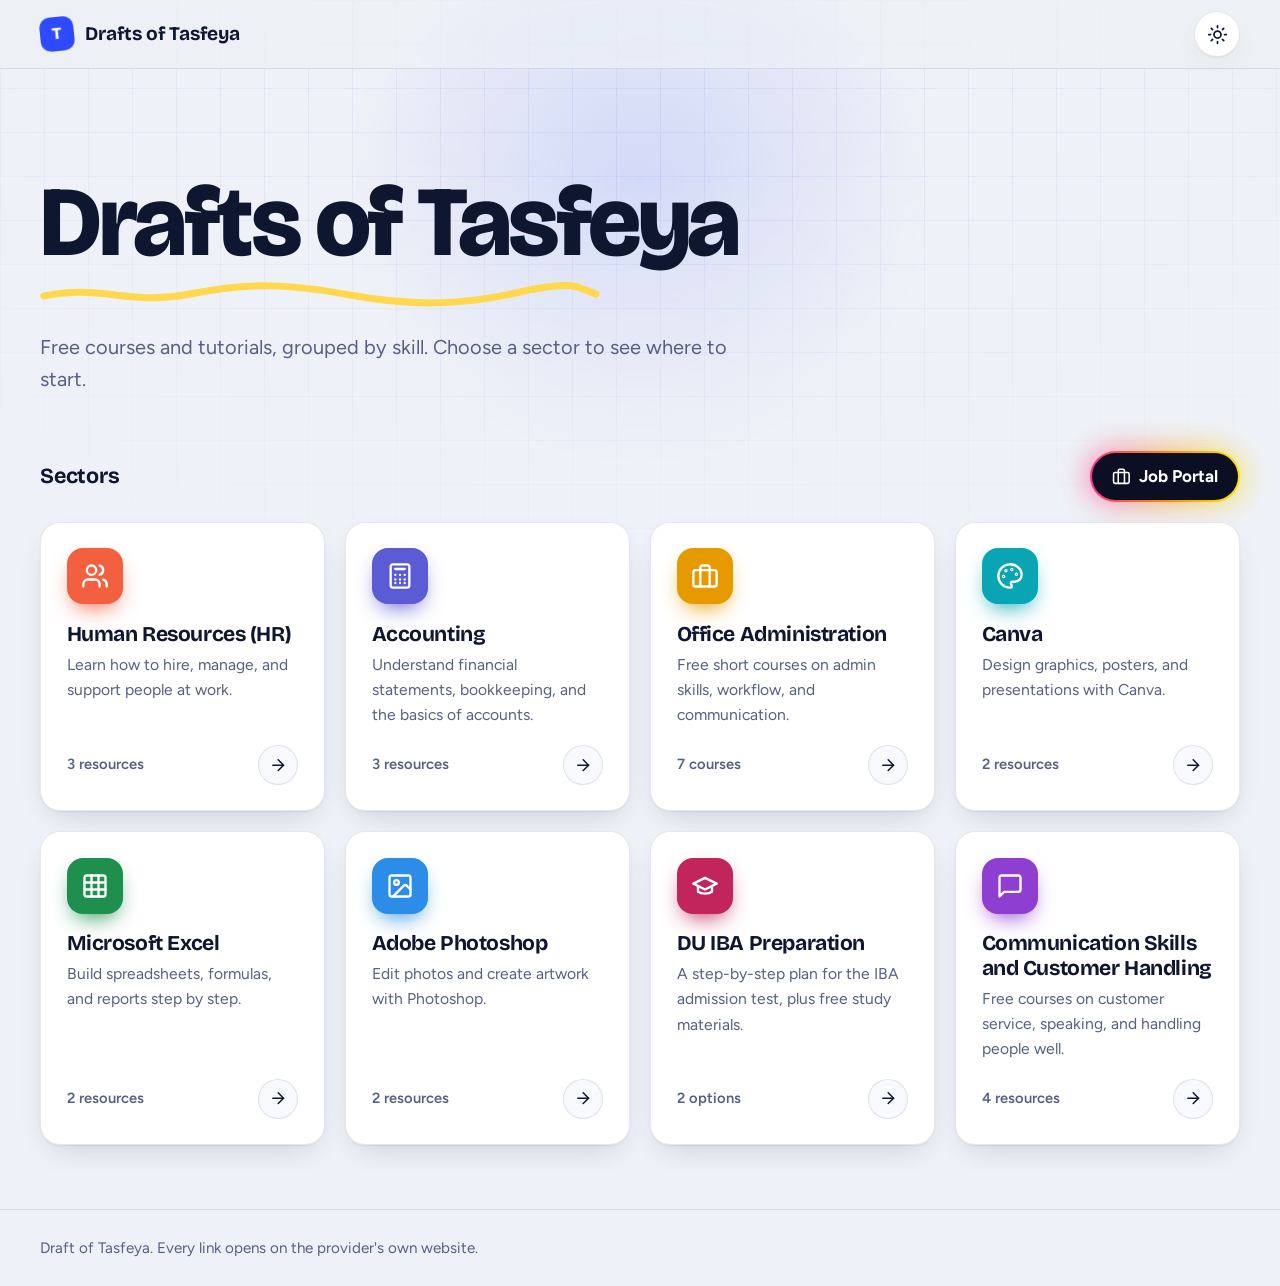
==== tasfeya/index.html @ d4bd3abc "Update title and headings to plural form" ====
<!DOCTYPE html>
<html lang="en" data-theme="light">
<head>
<meta charset="utf-8">
<meta name="viewport" content="width=device-width, initial-scale=1, viewport-fit=cover">
<title>Drafts of Tasfeya</title>
<meta name="description" content="Free courses and tutorials for HR, accounting, office administration, Canva, Excel, and Photoshop.">
<meta name="theme-color" content="#eef1f7" media="(prefers-color-scheme: light)">
<meta name="theme-color" content="#0a0e1f" media="(prefers-color-scheme: dark)">
<link rel="icon" href="data:image/svg+xml,%3Csvg xmlns='http://www.w3.org/2000/svg' viewBox='0 0 32 32'%3E%3Crect width='32' height='32' rx='9' fill='%232f4bff'/%3E%3Ctext x='16' y='23' font-family='Arial' font-weight='800' font-size='20' text-anchor='middle' fill='white'%3ET%3C/text%3E%3C/svg%3E">
<link rel="preconnect" href="https://fonts.googleapis.com">
<link rel="preconnect" href="https://fonts.gstatic.com" crossorigin>
<link href="https://fonts.googleapis.com/css2?family=Bricolage+Grotesque:opsz,wght@12..96,500;12..96,600;12..96,700;12..96,800&family=Figtree:wght@400;500;600;700&display=swap" rel="stylesheet">
<script>
(function(){var t;try{t=localStorage.getItem('tasfeya-theme')}catch(e){}
if(!t)t=window.matchMedia('(prefers-color-scheme: dark)').matches?'dark':'light';
document.documentElement.setAttribute('data-theme',t);})();
</script>
<link rel="stylesheet" href="css/style.css">
</head>
<body>
<div class="bg" aria-hidden="true"></div>
<header class="site-header">
  <div class="wrap bar">
    <a class="brand" href="index.html" aria-label="Drafts of Tasfeya home"><span class="brand-mark">T</span><span>Drafts of Tasfeya</span></a>
    <button class="theme-toggle" type="button" aria-label="Switch color mode"><svg class="icon sun" viewBox="0 0 24 24" aria-hidden="true"><circle cx="12" cy="12" r="4"/><path d="M12 2v2M12 20v2M4.93 4.93l1.41 1.41M17.66 17.66l1.41 1.41M2 12h2M20 12h2M4.93 19.07l1.41-1.41M17.66 6.34l1.41-1.41"/></svg><svg class="icon moon" viewBox="0 0 24 24" aria-hidden="true"><path d="M12 3a6 6 0 0 0 9 9 9 9 0 1 1-9-9Z"/></svg></button>
  </div>
</header>
<main>
  <section class="hero wrap">
    <h1>Drafts of Tasfeya</h1>
    <svg class="squiggle" viewBox="0 0 560 24" preserveAspectRatio="none" aria-hidden="true"><path d="M4 14 C 60 2, 90 24, 150 12 S 250 2, 310 13 S 420 24, 480 10 S 540 8, 556 12"/></svg>
    <p class="lead">Free courses and tutorials, grouped by skill. Choose a sector to see where to start.</p>
  </section>
  <section class="wrap" aria-labelledby="sectors-h">
    <div class="section-head"><h2 class="section-title" id="sectors-h">Sectors</h2><a class="jobs-btn" href="job.html"><span class="jobs-btn-inner"><svg class="icon" viewBox="0 0 24 24" aria-hidden="true"><rect x="2" y="7" width="20" height="14" rx="2"/><path d="M16 21V5a2 2 0 0 0-2-2h-4a2 2 0 0 0-2 2v16"/></svg><span>Job Portal</span></span></a></div>
    <div class="sectors">
      <a class="sector" href="hr.html" style="--c:#f2603f;--i:0">
        <span class="tile"><svg class="icon" viewBox="0 0 24 24" aria-hidden="true"><path d="M16 21v-2a4 4 0 0 0-4-4H6a4 4 0 0 0-4 4v2"/><circle cx="9" cy="7" r="4"/><path d="M22 21v-2a4 4 0 0 0-3-3.87"/><path d="M16 3.13a4 4 0 0 1 0 7.75"/></svg></span>
        <div><h3>Human Resources (HR)</h3><p>Learn how to hire, manage, and support people at work.</p></div>
        <div class="sector-foot"><span>3 resources</span><span class="go"><svg class="icon" viewBox="0 0 24 24" aria-hidden="true"><path d="M5 12h14"/><path d="m12 5 7 7-7 7"/></svg></span></div>
      </a>
      <a class="sector" href="acc.html" style="--c:#5b5bd6;--i:1">
        <span class="tile"><svg class="icon" viewBox="0 0 24 24" aria-hidden="true"><rect x="4" y="2" width="16" height="20" rx="2"/><path d="M8 6h8"/><path d="M8 11h.01M12 11h.01M16 11h.01M8 15h.01M12 15h.01M16 15h.01M8 18h.01M12 18h.01M16 18h.01"/></svg></span>
        <div><h3>Accounting</h3><p>Understand financial statements, bookkeeping, and the basics of accounts.</p></div>
        <div class="sector-foot"><span>3 resources</span><span class="go"><svg class="icon" viewBox="0 0 24 24" aria-hidden="true"><path d="M5 12h14"/><path d="m12 5 7 7-7 7"/></svg></span></div>
      </a>
      <a class="sector" href="ofad.html" style="--c:#e69a00;--i:2">
        <span class="tile"><svg class="icon" viewBox="0 0 24 24" aria-hidden="true"><rect x="2" y="7" width="20" height="14" rx="2"/><path d="M16 21V5a2 2 0 0 0-2-2h-4a2 2 0 0 0-2 2v16"/></svg></span>
        <div><h3>Office Administration</h3><p>Free short courses on admin skills, workflow, and communication.</p></div>
        <div class="sector-foot"><span>7 courses</span><span class="go"><svg class="icon" viewBox="0 0 24 24" aria-hidden="true"><path d="M5 12h14"/><path d="m12 5 7 7-7 7"/></svg></span></div>
      </a>
      <a class="sector" href="canva.html" style="--c:#0aa5b5;--i:3">
        <span class="tile"><svg class="icon" viewBox="0 0 24 24" aria-hidden="true"><circle cx="13.5" cy="6.5" r=".5"/><circle cx="17.5" cy="10.5" r=".5"/><circle cx="8.5" cy="7.5" r=".5"/><circle cx="6.5" cy="12.5" r=".5"/><path d="M12 2C6.5 2 2 6.5 2 12s4.5 10 10 10c.93 0 1.5-.67 1.5-1.5 0-.39-.15-.74-.39-1.04-.23-.29-.38-.63-.38-1.04 0-.83.67-1.5 1.5-1.5H16c3.31 0 6-2.69 6-6 0-4.96-4.5-9-10-9z"/></svg></span>
        <div><h3>Canva</h3><p>Design graphics, posters, and presentations with Canva.</p></div>
        <div class="sector-foot"><span>2 resources</span><span class="go"><svg class="icon" viewBox="0 0 24 24" aria-hidden="true"><path d="M5 12h14"/><path d="m12 5 7 7-7 7"/></svg></span></div>
      </a>
      <a class="sector" href="msx.html" style="--c:#1f8f4e;--i:4">
        <span class="tile"><svg class="icon" viewBox="0 0 24 24" aria-hidden="true"><rect x="3" y="3" width="18" height="18" rx="2"/><path d="M3 9h18M3 15h18M9 3v18M15 3v18"/></svg></span>
        <div><h3>Microsoft Excel</h3><p>Build spreadsheets, formulas, and reports step by step.</p></div>
        <div class="sector-foot"><span>2 resources</span><span class="go"><svg class="icon" viewBox="0 0 24 24" aria-hidden="true"><path d="M5 12h14"/><path d="m12 5 7 7-7 7"/></svg></span></div>
      </a>
      <a class="sector" href="adobe.html" style="--c:#2b8de8;--i:5">
        <span class="tile"><svg class="icon" viewBox="0 0 24 24" aria-hidden="true"><rect x="3" y="3" width="18" height="18" rx="2"/><circle cx="9" cy="9" r="2"/><path d="m21 15-3.09-3.09a2 2 0 0 0-2.82 0L6 21"/></svg></span>
        <div><h3>Adobe Photoshop</h3><p>Edit photos and create artwork with Photoshop.</p></div>
        <div class="sector-foot"><span>2 resources</span><span class="go"><svg class="icon" viewBox="0 0 24 24" aria-hidden="true"><path d="M5 12h14"/><path d="m12 5 7 7-7 7"/></svg></span></div>
      </a>
      <a class="sector" href="iba.html" style="--c:#c2255c;--i:6">
        <span class="tile"><svg class="icon" viewBox="0 0 24 24" aria-hidden="true"><path d="M22 10 12 5 2 10l10 5 10-5Z"/><path d="M6 12v5c3 2 9 2 12 0v-5"/></svg></span>
        <div><h3>DU IBA Preparation</h3><p>A step-by-step plan for the IBA admission test, plus free study materials.</p></div>
        <div class="sector-foot"><span>2 options</span><span class="go"><svg class="icon" viewBox="0 0 24 24" aria-hidden="true"><path d="M5 12h14"/><path d="m12 5 7 7-7 7"/></svg></span></div>
      </a>
      <a class="sector" href="csch.html" style="--c:#8e3fd1;--i:7">
        <span class="tile"><svg class="icon" viewBox="0 0 24 24" aria-hidden="true"><path d="M21 15a2 2 0 0 1-2 2H7l-4 4V5a2 2 0 0 1 2-2h14a2 2 0 0 1 2 2z"/></svg></span>
        <div><h3>Communication Skills and Customer Handling</h3><p>Free courses on customer service, speaking, and handling people well.</p></div>
        <div class="sector-foot"><span>4 resources</span><span class="go"><svg class="icon" viewBox="0 0 24 24" aria-hidden="true"><path d="M5 12h14"/><path d="m12 5 7 7-7 7"/></svg></span></div>
      </a>
    </div>
  </section>
</main>
<footer class="site-footer"><div class="wrap">Draft of Tasfeya. Every link opens on the provider's own website.</div></footer>
<script src="js/main.js"></script>
</body>
</html>
---- tasfeya/css/style.css ----
/* Draft of Tasfeya — shared styles */
:root{
  --bg:#eef1f7; --bg-2:#e4e9f3; --surface:#ffffff; --surface-2:#f7f9fd;
  --text:#0f1730; --muted:#566080; --line:rgba(15,23,48,.10); --grid:rgba(47,75,255,.07);
  --accent:#2f4bff; --accent-ink:#ffffff; --mark:#ffd84d;
  --shadow:0 1px 2px rgba(15,23,48,.06),0 12px 32px -14px rgba(15,23,48,.22);
  --shadow-hover:0 2px 4px rgba(15,23,48,.08),0 26px 50px -18px rgba(15,23,48,.34);
  --glow:rgba(47,75,255,.14);
  --radius:20px; --gap:1.25rem; --maxw:1200px;
  --t0:#f2603f; --t1:#5b5bd6; --t2:#e69a00; --t3:#0aa5b5; --t4:#1f8f4e; --t5:#c2255c;
  --font-display:"Bricolage Grotesque","Segoe UI",system-ui,sans-serif;
  --font-body:"Figtree","Segoe UI",system-ui,-apple-system,sans-serif;
  color-scheme:light;
}
:root[data-theme="dark"]{
  --bg:#0a0e1f; --bg-2:#0f1530; --surface:#121936; --surface-2:#0e1430;
  --text:#e9edfb; --muted:#97a0c4; --line:rgba(190,205,255,.12); --grid:rgba(125,140,255,.09);
  --accent:#8b98ff; --accent-ink:#0a0e1f; --mark:#ffd84d;
  --shadow:0 1px 2px rgba(0,0,0,.4),0 14px 34px -14px rgba(0,0,0,.7);
  --shadow-hover:0 2px 4px rgba(0,0,0,.5),0 28px 54px -16px rgba(0,0,0,.85);
  --glow:rgba(139,152,255,.18);
  color-scheme:dark;
}
*,*::before,*::after{box-sizing:border-box}
html{-webkit-text-size-adjust:100%;scroll-behavior:smooth}
body{
  margin:0;min-height:100vh;display:flex;flex-direction:column;
  font-family:var(--font-body);font-size:1.0625rem;line-height:1.6;color:var(--text);
  background:var(--bg);overflow-x:hidden;
  transition:background-color .45s ease,color .45s ease;
  animation:pageIn .5s ease both;
}
body.leaving{animation:pageOut .22s ease forwards}
@keyframes pageIn{from{opacity:0}to{opacity:1}}
@keyframes pageOut{to{opacity:0;transform:translateY(-6px)}}

/* Drafting-paper background with a pointer spotlight */
.bg{position:fixed;inset:0;z-index:-1;pointer-events:none;
  background-image:
    linear-gradient(var(--grid) 1px,transparent 1px),
    linear-gradient(90deg,var(--grid) 1px,transparent 1px);
  background-size:44px 44px;
  -webkit-mask-image:radial-gradient(ellipse 80% 70% at 50% 0%,#000 30%,transparent 100%);
          mask-image:radial-gradient(ellipse 80% 70% at 50% 0%,#000 30%,transparent 100%);
}
.bg::after{content:"";position:absolute;inset:0;
  background:radial-gradient(420px circle at var(--px,50%) var(--py,20%),var(--glow),transparent 70%);
  transition:opacity .4s}

a{color:inherit;text-decoration:none}
:focus-visible{outline:3px solid var(--accent);outline-offset:3px;border-radius:10px}
.wrap{width:min(100% - 2.5rem,var(--maxw));margin-inline:auto}

/* Header */
.site-header{position:sticky;top:0;z-index:20;
  background:color-mix(in srgb,var(--bg) 78%,transparent);
  -webkit-backdrop-filter:blur(14px) saturate(1.3);backdrop-filter:blur(14px) saturate(1.3);
  border-bottom:1px solid var(--line)}
.bar{display:flex;align-items:center;justify-content:space-between;gap:1rem;min-height:68px}
.brand{display:flex;align-items:center;gap:.7rem;font-family:var(--font-display);font-weight:700;font-size:1.2rem;letter-spacing:-.01em}
.brand-mark{width:34px;height:34px;border-radius:10px;display:grid;place-items:center;
  background:var(--accent);color:var(--accent-ink);font-weight:800;font-size:1.05rem;
  transform:rotate(-6deg);transition:transform .35s cubic-bezier(.3,1.6,.5,1)}
.brand:hover .brand-mark{transform:rotate(6deg) scale(1.06)}
.icon{width:1.25em;height:1.25em;fill:none;stroke:currentColor;stroke-width:2;stroke-linecap:round;stroke-linejoin:round;flex:none}

.theme-toggle{position:relative;width:46px;height:46px;border-radius:50%;border:1px solid var(--line);
  background:var(--surface);color:var(--text);cursor:pointer;display:grid;place-items:center;
  box-shadow:var(--shadow);transition:transform .3s,background-color .3s}
.theme-toggle:hover{transform:rotate(18deg) scale(1.06)}
.theme-toggle .icon{position:absolute;width:21px;height:21px;transition:transform .5s cubic-bezier(.3,1.4,.5,1),opacity .3s}
.theme-toggle .moon{opacity:0;transform:rotate(-90deg) scale(.4)}
:root[data-theme="dark"] .theme-toggle .sun{opacity:0;transform:rotate(90deg) scale(.4)}
:root[data-theme="dark"] .theme-toggle .moon{opacity:1;transform:none}

/* Hero */
.hero{padding:clamp(3rem,9vw,6.5rem) 0 clamp(2rem,5vw,3.5rem)}
.hero h1,.page-hero h1{font-family:var(--font-display);font-weight:800;letter-spacing:-.035em;line-height:1;margin:0}
.hero h1{font-size:clamp(2.8rem,9.5vw,6.2rem);animation:rise .8s cubic-bezier(.2,.8,.2,1) both}
.squiggle{display:block;width:min(100%,560px);height:auto;margin-top:.6rem;overflow:visible}
.squiggle path{fill:none;stroke:var(--mark);stroke-width:7;stroke-linecap:round;stroke-dasharray:640;stroke-dashoffset:640;
  animation:draw 1.1s .5s cubic-bezier(.6,.1,.2,1) forwards}
@keyframes draw{to{stroke-dashoffset:0}}
.lead{max-width:56ch;color:var(--muted);font-size:clamp(1.05rem,2.4vw,1.25rem);margin:1.6rem 0 0;animation:rise .8s .15s cubic-bezier(.2,.8,.2,1) both}
@keyframes rise{from{opacity:0;transform:translateY(22px)}to{opacity:1;transform:none}}

/* Dashboard */
main{flex:1}
.section-title{font-family:var(--font-display);font-size:1.35rem;font-weight:700;letter-spacing:-.01em;margin:0 0 1.25rem}
.sectors{display:flex;flex-wrap:wrap;gap:var(--gap);padding-bottom:4rem}
.sector{--c:var(--accent);position:relative;isolation:isolate;overflow:hidden;
  flex:1 1 calc((100% - 3 * var(--gap)) / 4);min-width:0;
  display:flex;flex-direction:column;gap:1.1rem;padding:1.6rem;min-height:230px;
  background:var(--surface);border:1px solid var(--line);border-radius:var(--radius);box-shadow:var(--shadow);
  transform:perspective(900px) rotateX(var(--rx,0deg)) rotateY(var(--ry,0deg));
  transition:transform .25s ease,box-shadow .3s ease,border-color .3s ease,background-color .45s;
  animation:rise .7s calc(.35s + var(--i) * 70ms) cubic-bezier(.2,.8,.2,1) both}
.sector::before{content:"";position:absolute;inset:0;z-index:-1;opacity:0;transition:opacity .3s;
  background:radial-gradient(320px circle at var(--mx,50%) var(--my,50%),color-mix(in srgb,var(--c) 22%,transparent),transparent 70%)}
.sector:hover{box-shadow:var(--shadow-hover);border-color:color-mix(in srgb,var(--c) 55%,var(--line))}
.sector:hover::before{opacity:1}
.tile{width:56px;height:56px;border-radius:16px;display:grid;place-items:center;color:#fff;background:var(--c);
  box-shadow:0 10px 22px -8px var(--c);transition:transform .4s cubic-bezier(.3,1.6,.5,1)}
.tile .icon{width:28px;height:28px}
.sector:hover .tile{transform:rotate(-8deg) scale(1.1)}
.sector h3{font-family:var(--font-display);font-size:1.32rem;line-height:1.15;letter-spacing:-.02em;margin:0}
.sector p{margin:.35rem 0 0;color:var(--muted);font-size:.98rem}
.sector-foot{margin-top:auto;display:flex;align-items:center;justify-content:space-between;font-size:.92rem;font-weight:600;color:var(--muted)}
.go{width:40px;height:40px;border-radius:50%;display:grid;place-items:center;border:1px solid var(--line);
  background:var(--surface-2);color:var(--text);transition:background-color .3s,color .3s,transform .3s}
.sector:hover .go{background:var(--c);color:#fff;transform:translateX(4px)}

/* Sub pages */
.back{display:inline-flex;align-items:center;gap:.5rem;font-weight:600;color:var(--muted);padding:.5rem .9rem .5rem .6rem;border-radius:999px;
  border:1px solid var(--line);background:var(--surface);transition:color .2s,transform .2s,border-color .2s;margin-top:1.8rem}
.back:hover{color:var(--text);transform:translateX(-3px);border-color:var(--accent)}
.page-hero{--c:var(--accent);padding:2.2rem 0 2rem;display:flex;align-items:center;gap:1.4rem;animation:rise .7s cubic-bezier(.2,.8,.2,1) both}
.page-hero .tile{width:72px;height:72px;border-radius:22px}
.page-hero .tile .icon{width:36px;height:36px}
.page-hero h1{font-size:clamp(2rem,6vw,3.6rem)}
.page-hero p{margin:.6rem 0 0;color:var(--muted);max-width:52ch}
.resources{display:flex;flex-direction:column;gap:1rem;padding-bottom:4rem;--c:var(--accent)}
.resource{display:flex;align-items:center;gap:1.2rem;padding:1.3rem 1.5rem;background:var(--surface);
  border:1px solid var(--line);border-radius:var(--radius);box-shadow:var(--shadow);position:relative;overflow:hidden;
  transition:transform .3s cubic-bezier(.2,.8,.2,1),box-shadow .3s,border-color .3s,background-color .45s;
  animation:rise .6s calc(.15s + var(--i) * 80ms) cubic-bezier(.2,.8,.2,1) both}
.resource::before{content:"";position:absolute;left:0;top:0;bottom:0;width:5px;background:var(--c);transform:scaleY(.35);transform-origin:center;transition:transform .35s}
.resource:hover{transform:translateX(6px);box-shadow:var(--shadow-hover);border-color:color-mix(in srgb,var(--c) 55%,var(--line))}
.resource:hover::before{transform:scaleY(1)}
.res-body{flex:1;min-width:0}
.provider{display:inline-block;font-size:.85rem;font-weight:700;color:var(--c);margin-bottom:.15rem}
:root[data-theme="dark"] .provider{color:color-mix(in srgb,var(--c) 60%,#fff)}
.res-title{font-family:var(--font-display);font-size:1.22rem;font-weight:600;line-height:1.3;letter-spacing:-.01em;margin:0;overflow-wrap:anywhere}
.res-host{color:var(--muted);font-size:.9rem;margin:.2rem 0 0;overflow-wrap:anywhere}
.open-ico{width:44px;height:44px;border-radius:50%;display:grid;place-items:center;flex:none;border:1px solid var(--line);
  background:var(--surface-2);transition:background-color .3s,color .3s,transform .3s}
.resource:hover .open-ico{background:var(--c);color:#fff;transform:rotate(45deg)}

/* Dropdown (Office Administration) */
.dropdown{background:var(--surface);border:1px solid var(--line);border-radius:var(--radius);box-shadow:var(--shadow);
  overflow:hidden;transition:border-color .3s,box-shadow .3s,background-color .45s;animation:rise .6s .15s cubic-bezier(.2,.8,.2,1) both}
.dropdown.open{border-color:color-mix(in srgb,var(--c) 55%,var(--line));box-shadow:var(--shadow-hover)}
.dd-trigger{width:100%;display:flex;align-items:center;gap:1.2rem;padding:1.3rem 1.5rem;background:none;border:0;color:inherit;
  font:inherit;text-align:left;cursor:pointer}
.dd-trigger:hover .chev{background:var(--surface-2)}
.chev{width:44px;height:44px;border-radius:50%;display:grid;place-items:center;flex:none;border:1px solid var(--line);transition:transform .45s cubic-bezier(.3,1.4,.5,1),background-color .3s,color .3s}
.dropdown.open .chev{transform:rotate(180deg);background:var(--c);color:#fff;border-color:var(--c)}
.dd-panel{display:grid;grid-template-rows:0fr;transition:grid-template-rows .5s cubic-bezier(.2,.8,.2,1)}
.dropdown.open .dd-panel{grid-template-rows:1fr}
.dd-inner{overflow:hidden;min-height:0}
.dd-list{list-style:none;margin:0;padding:.25rem 1rem 1rem;display:grid;gap:.5rem;border-top:1px solid var(--line);padding-top:1rem;margin-inline:1rem}
.dd-list{margin-inline:0;padding-inline:1rem}
.dd-item a{display:flex;align-items:center;gap:1rem;padding:.9rem 1.1rem;border-radius:14px;background:var(--surface-2);border:1px solid transparent;
  font-weight:600;line-height:1.35;opacity:0;transform:translateY(-8px);
  transition:opacity .35s,transform .35s,background-color .25s,border-color .25s,padding-left .25s}
.dropdown.open .dd-item a{opacity:1;transform:none;transition-delay:calc(var(--i) * 45ms),calc(var(--i) * 45ms),0s,0s,0s}
.dd-item a:hover{border-color:var(--c);background:color-mix(in srgb,var(--c) 10%,var(--surface-2));padding-left:1.5rem}
.dd-item .icon{margin-left:auto;color:var(--muted);transition:color .2s,transform .25s}
.dd-item a:hover .icon{color:var(--c);transform:translate(2px,-2px)}
.dd-dot{width:10px;height:10px;border-radius:50%;background:var(--c);flex:none}

/* Tabs (DU IBA page) */
[hidden]{display:none!important}
.tabs{display:flex;gap:.5rem;padding:.4rem;margin:0 0 1.5rem;width:max-content;max-width:100%;background:var(--surface);
  border:1px solid var(--line);border-radius:999px;box-shadow:var(--shadow);overflow-x:auto}
.tab{display:inline-flex;align-items:center;gap:.55rem;border:0;background:transparent;color:var(--muted);font:inherit;font-weight:700;
  padding:.7rem 1.2rem;border-radius:999px;cursor:pointer;white-space:nowrap;transition:background-color .3s,color .3s,transform .2s}
.tab:hover{color:var(--text)}
.tab[aria-selected="true"]{background:var(--c);color:#fff;box-shadow:0 8px 20px -8px var(--c)}
.panel{padding-bottom:4rem}
.panel:not([hidden]){animation:rise .55s cubic-bezier(.2,.8,.2,1) both}

/* Notice board */
.board{position:relative;padding:clamp(1.1rem,3vw,2rem);border-radius:calc(var(--radius) + 6px);border:2px dashed var(--line);
  background-color:var(--surface-2);background-image:radial-gradient(var(--line) 1.2px,transparent 1.2px);background-size:22px 22px;
  transition:background-color .45s}
.board-title{font-family:var(--font-display);font-size:clamp(1.3rem,3.5vw,1.8rem);letter-spacing:-.02em;margin:0 0 1.6rem}
.notes{display:grid;grid-template-columns:repeat(2,minmax(0,1fr));gap:1.6rem 1.4rem;align-items:start}
.note{--tone:var(--c);position:relative;padding:1.7rem 1.4rem 1.4rem;background:var(--surface);border:1px solid var(--line);
  border-top:6px solid var(--tone);border-radius:14px;box-shadow:var(--shadow);transform:rotate(var(--tilt,0deg));
  transition:transform .35s cubic-bezier(.2,.8,.2,1),box-shadow .3s,background-color .45s;
  animation:rise .6s calc(.1s + var(--i) * 90ms) cubic-bezier(.2,.8,.2,1) both}
.note:hover{transform:rotate(0) translateY(-4px);box-shadow:var(--shadow-hover)}
.pin{position:absolute;top:-14px;left:50%;width:18px;height:18px;margin-left:-9px;border-radius:50%;background:var(--tone);
  box-shadow:inset -3px -3px 0 rgba(0,0,0,.22),0 4px 6px rgba(0,0,0,.25)}
.note h3{display:flex;align-items:flex-start;gap:.8rem;margin:0 0 .9rem;font-family:var(--font-display);font-size:1.2rem;line-height:1.25;letter-spacing:-.01em}
.step{flex:none;width:34px;height:34px;border-radius:50%;display:grid;place-items:center;background:var(--tone);color:#fff;font-size:1rem;font-weight:800}
.note p{margin:0 0 .8rem;color:var(--muted);font-size:.98rem}
.note-rows{margin:0;display:grid;gap:.75rem}
.note-rows dt{font-weight:700;font-size:.98rem}
.note-rows dd{margin:.1rem 0 0;color:var(--muted);font-size:.95rem}
.note-links{list-style:none;margin:0;padding:0;display:grid;gap:.6rem}
.note-links a{display:grid;grid-template-columns:1fr auto;column-gap:.8rem;align-items:center;padding:.8rem 1rem;border-radius:12px;
  background:var(--surface-2);border:1px solid transparent;transition:border-color .25s,transform .25s,background-color .3s}
.note-links a:hover{border-color:var(--tone);transform:translateX(3px)}
.note-links strong{font-size:.98rem}
.note-links span{grid-column:1;color:var(--muted);font-size:.9rem}
.note-links .icon{grid-column:2;grid-row:1 / span 2;color:var(--muted)}
.note-btn{margin-top:1rem;padding:.65rem 1.1rem;border-radius:999px;border:1px solid var(--tone);background:transparent;color:var(--text);
  font:inherit;font-weight:700;cursor:pointer;transition:background-color .25s,color .25s}
.note-btn:hover{background:var(--tone);color:#fff}

/* Grouped resources */
.group-title{font-family:var(--font-display);font-size:clamp(1.25rem,3vw,1.6rem);letter-spacing:-.02em;margin:0 0 .4rem}
.materials .group-title{margin-top:2.2rem}
.materials .group-title:first-child{margin-top:0}
.sub-title{display:flex;align-items:center;gap:.6rem;margin:1.2rem 0 .8rem;font-size:1.02rem;font-weight:700;color:var(--muted)}
.materials .resources{padding-bottom:0}
.resources .group-title{margin-bottom:.4rem}

/* Footer */
.site-footer{border-top:1px solid var(--line);padding:1.6rem 0;color:var(--muted);font-size:.95rem}

/* Responsive */
@media (max-width:1100px){
  .sector{flex-basis:calc((100% - var(--gap)) / 2)}
}
@media (max-width:640px){
  :root{--gap:1rem;--radius:18px}
  body{font-size:1rem}
  .wrap{width:min(100% - 1.75rem,var(--maxw))}
  .sector{flex-basis:100%;min-height:0;padding:1.35rem}
  .notes{grid-template-columns:minmax(0,1fr)}
  .note{transform:none}
  .page-hero{flex-direction:column;align-items:flex-start;gap:1rem}
  .resource,.dd-trigger{padding:1.1rem}
  .resource:hover{transform:none}
}
@media (hover:none){.sector{transform:none!important}}
@media (prefers-reduced-motion:reduce){
  *,*::before,*::after{animation-duration:.01ms!important;animation-delay:0s!important;transition-duration:.01ms!important;transition-delay:0s!important}
  .squiggle path{stroke-dashoffset:0}
  html{scroll-behavior:auto}
}

/* Jobs Portal button (dashboard) */
.section-head{display:flex;align-items:center;justify-content:space-between;gap:1rem;margin:0 0 1.25rem}
.section-head .section-title{margin:0}
.jobs-btn{position:relative;isolation:isolate;display:inline-block;padding:2px;border-radius:999px;color:#fff;font-weight:700;
  background:linear-gradient(90deg,#ff2d95,#ff8a00,#ffe600,#2bff88,#00d4ff,#7b2ff7,#ff2d95);background-size:300% 100%;
  animation:rgbShift 4s linear infinite;transition:transform .25s cubic-bezier(.3,1.6,.5,1)}
.jobs-btn::before{content:"";position:absolute;inset:-3px;z-index:-1;border-radius:inherit;background:inherit;background-size:inherit;
  filter:blur(14px);opacity:.55;animation:inherit;transition:opacity .3s}
.jobs-btn:hover{transform:translateY(-2px) scale(1.05)}
.jobs-btn:hover::before{opacity:.95}
.jobs-btn:active{transform:scale(.97)}
.jobs-btn-inner{display:flex;align-items:center;gap:.55rem;padding:.6rem 1.25rem;border-radius:999px;background:#0b0f24;position:relative;overflow:hidden}
.jobs-btn-inner::after{content:"";position:absolute;top:0;bottom:0;width:40%;left:-60%;transform:skewX(-20deg);
  background:linear-gradient(90deg,transparent,rgba(255,255,255,.35),transparent);animation:sheen 3.2s ease-in-out infinite}
.jobs-btn .icon{width:1.1em;height:1.1em}
@keyframes rgbShift{to{background-position:300% 0}}
@keyframes sheen{0%,55%{left:-60%}100%{left:130%}}
@media (prefers-reduced-motion:reduce){.jobs-btn,.jobs-btn-inner::after{animation:none}}

/* Jobs page */
.jobs{display:flex;flex-wrap:wrap;gap:var(--gap);padding-bottom:4rem}
.job{--tone:var(--accent);flex:1 1 calc((100% - 2 * var(--gap)) / 3);min-width:0;display:flex;flex-direction:column;gap:.35rem;padding:1.5rem;
  background:var(--surface);border:1px solid var(--line);border-top:5px solid var(--tone);border-radius:var(--radius);box-shadow:var(--shadow);
  transition:transform .3s cubic-bezier(.2,.8,.2,1),box-shadow .3s,border-color .3s,background-color .45s;
  animation:rise .6s calc(.1s + var(--i) * 70ms) cubic-bezier(.2,.8,.2,1) both}
.job:hover{transform:translateY(-6px);box-shadow:var(--shadow-hover)}
.job-top{display:flex;align-items:flex-start;justify-content:space-between;gap:.6rem;margin-bottom:.6rem}
.chip{display:inline-block;padding:.25rem .7rem;border-radius:999px;font-size:.8rem;font-weight:700;line-height:1.35;
  color:var(--tone);background:color-mix(in srgb,var(--tone) 14%,transparent)}
:root[data-theme="dark"] .chip{color:color-mix(in srgb,var(--tone) 55%,#fff)}
.status{flex:none;font-size:.8rem;font-weight:700;color:var(--muted);white-space:nowrap}
.status.soon{color:#d9480f}
:root[data-theme="dark"] .status.soon{color:#ff9f6b}
.status.closed{color:#c92a2a}
:root[data-theme="dark"] .status.closed{color:#ff8787}
.job.is-closed{opacity:.6}
.job-title{font-family:var(--font-display);font-size:1.3rem;line-height:1.2;letter-spacing:-.02em;margin:0}
.job-co{margin:0 0 .8rem;color:var(--muted);font-weight:600}
.job-info{margin:0 0 1.2rem;display:grid;gap:.5rem}
.job-info div{display:grid;grid-template-columns:7.2rem 1fr;gap:.6rem;font-size:.95rem}
.job-info dt{color:var(--muted)}
.job-info dd{margin:0;font-weight:600;overflow-wrap:anywhere}
.apply-btn{margin-top:auto;display:inline-flex;align-items:center;justify-content:center;gap:.6rem;padding:.8rem 1.2rem;border-radius:14px;
  background:var(--accent);color:var(--accent-ink);font-weight:700;box-shadow:0 10px 22px -10px var(--accent);
  transition:transform .25s cubic-bezier(.3,1.6,.5,1),box-shadow .3s,filter .3s}
.apply-btn:hover{transform:translateY(-2px);filter:brightness(1.08);box-shadow:0 16px 28px -10px var(--accent)}
.apply-btn .icon{transition:transform .3s}
.apply-btn:hover .icon{transform:translate(3px,-3px)}
@media (max-width:1100px){.job{flex-basis:calc((100% - var(--gap)) / 2)}}
@media (max-width:640px){.job{flex-basis:100%;padding:1.25rem}.job-info div{grid-template-columns:6.4rem 1fr}.section-head{flex-wrap:wrap}}

/* ── ChatGPT Find Jobs button + modal ── */
.chatgpt-find-btn{
  display:inline-flex;align-items:center;gap:.55rem;margin-top:1.15rem;
  padding:.7rem 1.25rem;border-radius:999px;border:0;cursor:pointer;
  font:inherit;font-weight:700;font-size:.95rem;
  background:linear-gradient(135deg,#10a37f 0%,#0d8a6a 100%);
  color:#fff;box-shadow:0 10px 24px -10px rgba(16,163,127,.55);
  transition:transform .25s cubic-bezier(.3,1.6,.5,1),box-shadow .3s,filter .25s;
}
.chatgpt-find-btn:hover{transform:translateY(-2px);filter:brightness(1.06);box-shadow:0 14px 28px -10px rgba(16,163,127,.65)}
.chatgpt-find-btn:active{transform:scale(.97)}
.chatgpt-find-btn .icon{width:1.15em;height:1.15em}

.modal-overlay{
  position:fixed;inset:0;z-index:100;
  display:flex;align-items:center;justify-content:center;
  padding:1.25rem;
  background:rgba(8,12,28,.55);
  -webkit-backdrop-filter:blur(8px);backdrop-filter:blur(8px);
  animation:modalFadeIn .28s ease both;
}
.modal-overlay[hidden]{display:none!important}
@keyframes modalFadeIn{from{opacity:0}to{opacity:1}}

.modal-panel{
  width:min(100%,480px);max-height:min(92vh,640px);overflow:auto;
  background:var(--surface);border:1px solid var(--line);border-radius:calc(var(--radius) + 4px);
  box-shadow:0 24px 60px -16px rgba(0,0,0,.45);
  animation:modalSlide .32s cubic-bezier(.2,.8,.2,1) both;
}
@keyframes modalSlide{from{opacity:0;transform:translateY(18px) scale(.97)}to{opacity:1;transform:none}}

.modal-head{
  display:flex;align-items:center;justify-content:space-between;gap:1rem;
  padding:1.25rem 1.4rem 1rem;border-bottom:1px solid var(--line);
}
.modal-head h2{
  font-family:var(--font-display);font-size:1.3rem;font-weight:700;
  letter-spacing:-.02em;margin:0;line-height:1.2;
}
.modal-close{
  width:40px;height:40px;border-radius:50%;border:1px solid var(--line);
  background:var(--surface-2);color:var(--text);cursor:pointer;
  display:grid;place-items:center;flex:none;
  transition:background-color .2s,color .2s,transform .2s;
}
.modal-close:hover{background:var(--accent);color:var(--accent-ink);transform:rotate(90deg)}
.modal-close .icon{width:18px;height:18px}

.chatgpt-form{padding:1.25rem 1.4rem 1.5rem}
.form-grid{display:grid;grid-template-columns:1fr 1fr;gap:1rem}
.field{display:flex;flex-direction:column;gap:.35rem}
.field-full{grid-column:1 / -1}
.field-label{font-size:.88rem;font-weight:700;color:var(--muted)}
.field input,.field select{
  width:100%;padding:.7rem .9rem;border-radius:12px;
  border:1px solid var(--line);background:var(--surface-2);color:var(--text);
  font:inherit;font-size:.98rem;
  transition:border-color .2s,box-shadow .2s,background-color .3s;
}
.field input:focus,.field select:focus{
  outline:none;border-color:var(--accent);
  box-shadow:0 0 0 3px color-mix(in srgb,var(--accent) 22%,transparent);
}
.field input::placeholder{color:color-mix(in srgb,var(--muted) 70%,transparent)}
.form-note{margin:1.1rem 0 0;font-size:.88rem;color:var(--muted);line-height:1.45}
.form-actions{
  display:flex;justify-content:flex-end;gap:.75rem;margin-top:1.25rem;
}
.btn-secondary,.btn-primary{
  display:inline-flex;align-items:center;justify-content:center;gap:.5rem;
  padding:.7rem 1.2rem;border-radius:12px;font:inherit;font-weight:700;
  cursor:pointer;transition:transform .2s,background-color .2s,color .2s,box-shadow .2s;
}
.btn-secondary{
  border:1px solid var(--line);background:var(--surface-2);color:var(--text);
}
.btn-secondary:hover{border-color:var(--accent);color:var(--accent)}
.btn-primary{
  border:0;background:linear-gradient(135deg,#10a37f 0%,#0d8a6a 100%);color:#fff;
  box-shadow:0 8px 20px -8px rgba(16,163,127,.5);
}
.btn-primary:hover{filter:brightness(1.06);transform:translateY(-1px)}
.btn-primary .icon{width:1.1em;height:1.1em}

@media (max-width:480px){
  .form-grid{grid-template-columns:1fr}
  .field-full{grid-column:auto}
  .form-actions{flex-direction:column-reverse}
  .btn-secondary,.btn-primary{width:100%}
}
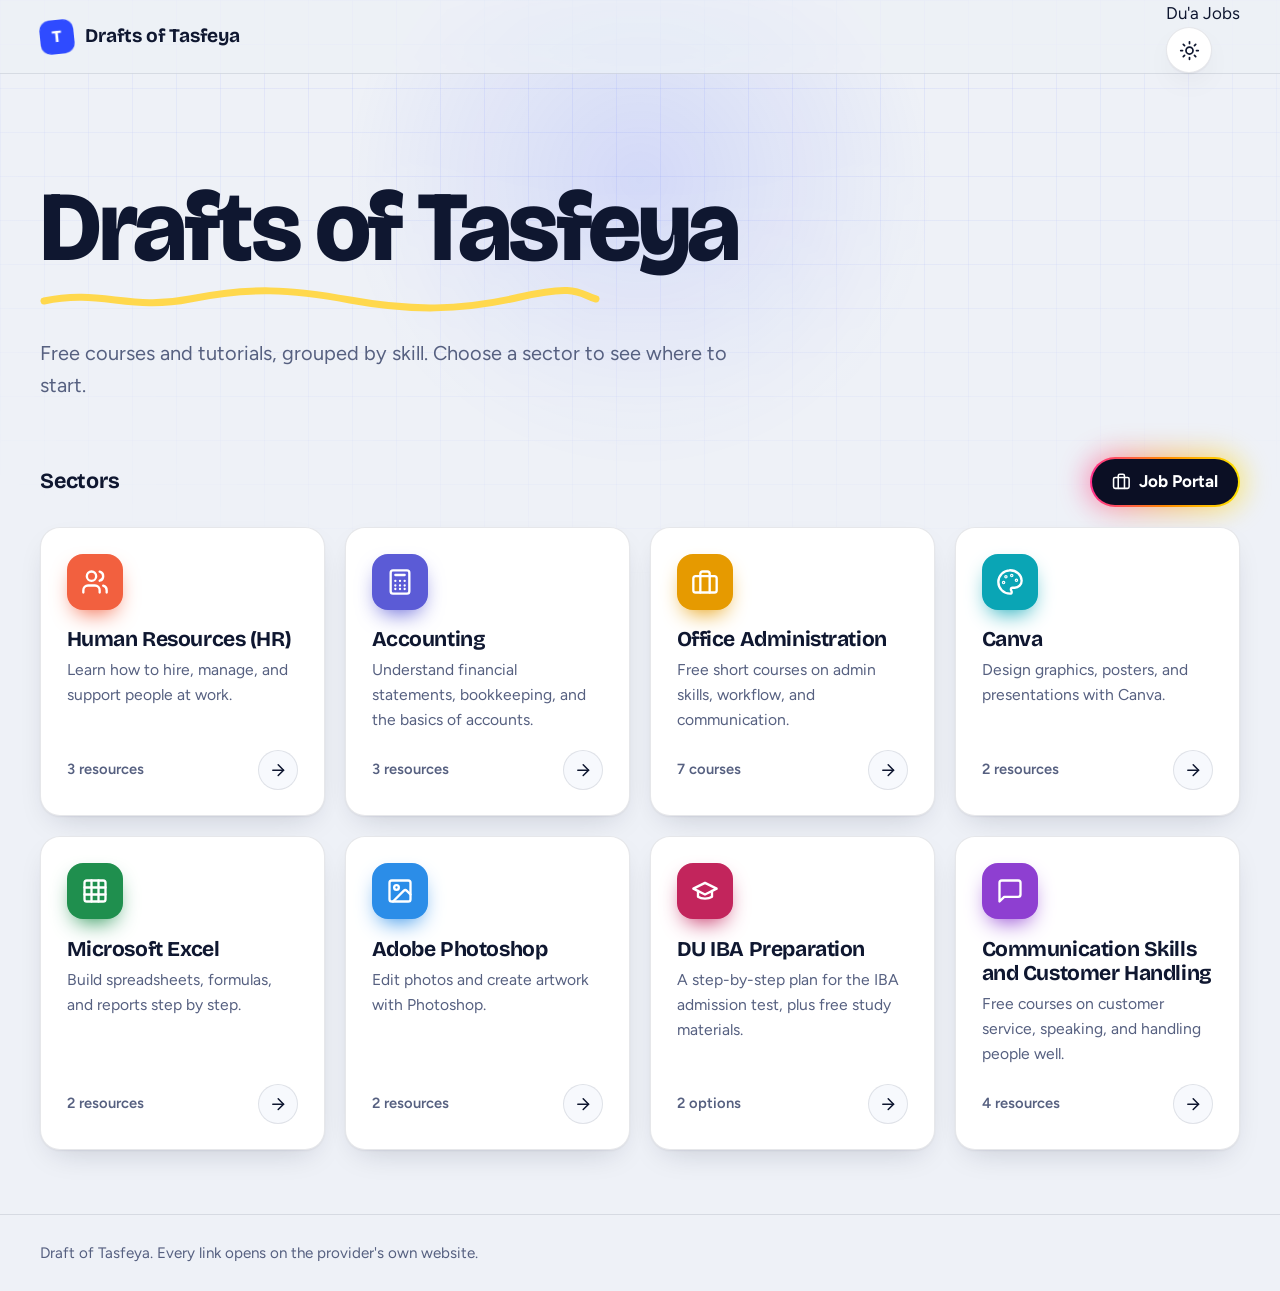
==== commit 784d6389: "Add navigation links and restructure header actions" ====
--- a/tasfeya/index.html
+++ b/tasfeya/index.html
@@ -23,7 +23,11 @@
 <header class="site-header">
   <div class="wrap bar">
     <a class="brand" href="index.html" aria-label="Drafts of Tasfeya home"><span class="brand-mark">T</span><span>Drafts of Tasfeya</span></a>
-    <button class="theme-toggle" type="button" aria-label="Switch color mode"><svg class="icon sun" viewBox="0 0 24 24" aria-hidden="true"><circle cx="12" cy="12" r="4"/><path d="M12 2v2M12 20v2M4.93 4.93l1.41 1.41M17.66 17.66l1.41 1.41M2 12h2M20 12h2M4.93 19.07l1.41-1.41M17.66 6.34l1.41-1.41"/></svg><svg class="icon moon" viewBox="0 0 24 24" aria-hidden="true"><path d="M12 3a6 6 0 0 0 9 9 9 9 0 1 1-9-9Z"/></svg></button>
+    <div class="header-actions">
+      <a class="nav-link" href="dua.html">Du'a</a>
+      <a class="nav-link" href="job.html">Jobs</a>
+      <button class="theme-toggle" type="button" aria-label="Switch color mode"><svg class="icon sun" viewBox="0 0 24 24" aria-hidden="true"><circle cx="12" cy="12" r="4"/><path d="M12 2v2M12 20v2M4.93 4.93l1.41 1.41M17.66 17.66l1.41 1.41M2 12h2M20 12h2M4.93 19.07l1.41-1.41M17.66 6.34l1.41-1.41"/></svg><svg class="icon moon" viewBox="0 0 24 24" aria-hidden="true"><path d="M12 3a6 6 0 0 0 9 9 9 9 0 1 1-9-9Z"/></svg></button>
+    </div>
   </div>
 </header>
 <main>
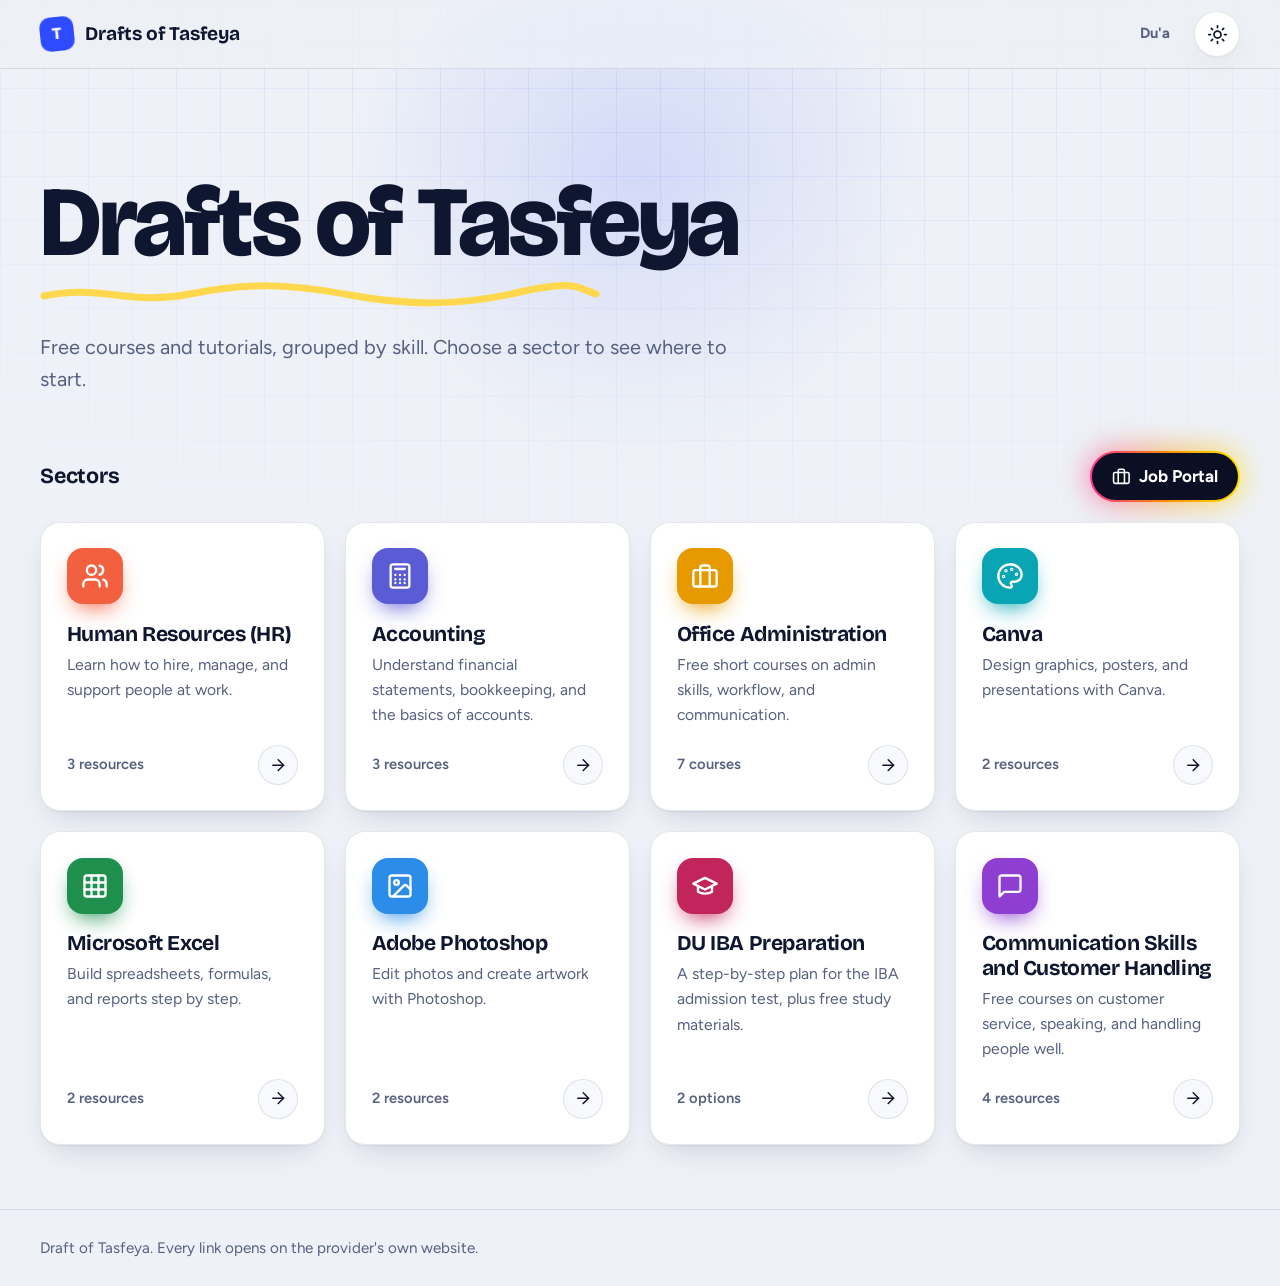
==== commit 2c4ee515: "Remove Jobs link from header in index.html" ====
--- a/tasfeya/index.html
+++ b/tasfeya/index.html
@@ -25,7 +25,6 @@
     <a class="brand" href="index.html" aria-label="Drafts of Tasfeya home"><span class="brand-mark">T</span><span>Drafts of Tasfeya</span></a>
     <div class="header-actions">
       <a class="nav-link" href="dua.html">Du'a</a>
-      <a class="nav-link" href="job.html">Jobs</a>
       <button class="theme-toggle" type="button" aria-label="Switch color mode"><svg class="icon sun" viewBox="0 0 24 24" aria-hidden="true"><circle cx="12" cy="12" r="4"/><path d="M12 2v2M12 20v2M4.93 4.93l1.41 1.41M17.66 17.66l1.41 1.41M2 12h2M20 12h2M4.93 19.07l1.41-1.41M17.66 6.34l1.41-1.41"/></svg><svg class="icon moon" viewBox="0 0 24 24" aria-hidden="true"><path d="M12 3a6 6 0 0 0 9 9 9 9 0 1 1-9-9Z"/></svg></button>
     </div>
   </div>
--- a/tasfeya/css/style.css
+++ b/tasfeya/css/style.css
@@ -63,6 +63,15 @@
   transform:rotate(-6deg);transition:transform .35s cubic-bezier(.3,1.6,.5,1)}
 .brand:hover .brand-mark{transform:rotate(6deg) scale(1.06)}
 .icon{width:1.25em;height:1.25em;fill:none;stroke:currentColor;stroke-width:2;stroke-linecap:round;stroke-linejoin:round;flex:none}
+
+.header-actions{display:flex;align-items:center;gap:.55rem}
+.nav-link{
+  display:inline-flex;align-items:center;padding:.45rem .9rem;border-radius:999px;
+  font-weight:700;font-size:.92rem;color:var(--muted);
+  border:1px solid transparent;transition:color .2s,background-color .2s,border-color .2s;
+}
+.nav-link:hover{color:var(--text);background:var(--surface);border-color:var(--line)}
+.nav-link.is-active{color:var(--accent);background:color-mix(in srgb,var(--accent) 12%,transparent);border-color:color-mix(in srgb,var(--accent) 30%,var(--line))}
 
 .theme-toggle{position:relative;width:46px;height:46px;border-radius:50%;border:1px solid var(--line);
   background:var(--surface);color:var(--text);cursor:pointer;display:grid;place-items:center;
@@ -375,3 +384,129 @@
   .form-actions{flex-direction:column-reverse}
   .btn-secondary,.btn-primary{width:100%}
 }
+
+/* ── Header nav responsive ── */
+@media (max-width:480px){
+  .nav-link{padding:.4rem .7rem;font-size:.85rem}
+  .header-actions{gap:.35rem}
+}
+
+/* ── Du'a page ── */
+.dua-content{padding-bottom:4rem;max-width:780px}
+
+.dua-notice{
+  margin:0 0 1.75rem;padding:1.35rem 1.5rem;
+  background:var(--surface);border:1px solid var(--line);border-radius:var(--radius);
+  box-shadow:var(--shadow);border-left:5px solid #8e3fd1;
+  animation:rise .6s .1s cubic-bezier(.2,.8,.2,1) both;
+}
+.dua-notice p{margin:0 0 .75rem;color:var(--muted);font-size:.98rem}
+.dua-notice p:last-child{margin-bottom:0}
+.dua-notice strong{color:var(--text)}
+
+.dua-card{
+  display:flex;gap:1.1rem;margin-bottom:1.25rem;padding:1.4rem 1.5rem;
+  background:var(--surface);border:1px solid var(--line);border-radius:var(--radius);
+  box-shadow:var(--shadow);
+  animation:rise .55s calc(.12s + var(--i) * 40ms) cubic-bezier(.2,.8,.2,1) both;
+  transition:box-shadow .3s,border-color .3s;
+}
+.dua-card:hover{box-shadow:var(--shadow-hover);border-color:color-mix(in srgb,#8e3fd1 35%,var(--line))}
+.dua-num{
+  flex:none;width:36px;height:36px;border-radius:50%;
+  display:grid;place-items:center;font-weight:800;font-size:1rem;
+  background:#8e3fd1;color:#fff;margin-top:.15rem;
+}
+.dua-body{flex:1;min-width:0}
+.dua-body h2{
+  font-family:var(--font-display);font-size:1.2rem;font-weight:700;
+  letter-spacing:-.015em;margin:0 0 .65rem;line-height:1.25;
+}
+.dua-body > p{margin:0 0 .7rem;color:var(--muted);font-size:.98rem}
+.dua-body > p:last-child{margin-bottom:0}
+
+blockquote.arabic{
+  margin:.9rem 0;padding:1rem 1.2rem;
+  background:var(--surface-2);border-radius:14px;border:1px solid var(--line);
+  font-family:"Amiri","Scheherazade New","Noto Naskh Arabic","Traditional Arabic",serif;
+  font-size:clamp(1.35rem,3.2vw,1.7rem);line-height:1.9;font-weight:700;
+  color:var(--text);text-align:right;
+}
+blockquote.arabic.sm{font-size:clamp(1.15rem,2.6vw,1.4rem);padding:.75rem 1rem;margin:.5rem 0}
+
+.translit{margin:.4rem 0 .5rem;font-size:.95rem;color:var(--text)}
+.meaning{margin:.3rem 0 .7rem;font-size:.98rem;color:var(--muted)}
+
+.dua-meta{display:flex;flex-wrap:wrap;gap:.45rem;margin:.6rem 0 .8rem}
+.tag{
+  display:inline-block;padding:.28rem .7rem;border-radius:999px;
+  font-size:.8rem;font-weight:700;line-height:1.3;
+}
+.tag-when{background:color-mix(in srgb,#0aa5b5 14%,transparent);color:#0aa5b5}
+.tag-source{background:color-mix(in srgb,#5b5bd6 14%,transparent);color:#5b5bd6}
+.tag-caution{background:color-mix(in srgb,#d9480f 14%,transparent);color:#d9480f}
+:root[data-theme="dark"] .tag-when{color:color-mix(in srgb,#0aa5b5 55%,#fff)}
+:root[data-theme="dark"] .tag-source{color:color-mix(in srgb,#5b5bd6 55%,#fff)}
+:root[data-theme="dark"] .tag-caution{color:color-mix(in srgb,#ff9f6b 80%,#fff)}
+
+.dua-collection{
+  margin:2.2rem 0 1.5rem;padding:1.5rem 1.6rem;
+  background:var(--surface);border:1px solid var(--line);border-radius:var(--radius);
+  box-shadow:var(--shadow);
+}
+.dua-collection .group-title{margin-bottom:.5rem}
+.dua-collection > p{color:var(--muted);margin:0 0 1rem}
+
+.collection-list{margin:0;padding:0;list-style:none;display:grid;gap:1.15rem}
+.collection-list li{
+  padding:1rem 1.15rem;border-radius:14px;background:var(--surface-2);
+  border:1px solid transparent;
+}
+.collection-list li strong{display:block;margin-bottom:.35rem;font-size:1rem}
+.collection-list.numbered-strong{counter-reset:top5}
+.collection-list.numbered-strong li{counter-increment:top5;position:relative;padding-left:3rem}
+.collection-list.numbered-strong li::before{
+  content:counter(top5);position:absolute;left:1rem;top:1rem;
+  width:28px;height:28px;border-radius:50%;display:grid;place-items:center;
+  background:#8e3fd1;color:#fff;font-weight:800;font-size:.9rem;
+}
+
+.routine-grid{display:grid;grid-template-columns:repeat(2,minmax(0,1fr));gap:1rem}
+.routine-item{
+  padding:1.1rem 1.2rem;border-radius:14px;background:var(--surface-2);
+  border:1px solid var(--line);
+}
+.routine-item h3{
+  font-family:var(--font-display);font-size:1.05rem;font-weight:700;
+  margin:0 0 .6rem;letter-spacing:-.01em;
+}
+.routine-item ol{margin:0;padding-left:1.2rem;color:var(--muted);font-size:.95rem}
+.routine-item li{margin-bottom:.35rem}
+
+.personal-dua{
+  margin:1rem 0;padding:1.2rem 1.35rem;border-radius:14px;
+  background:var(--surface-2);border:1px solid var(--line);
+  font-size:1rem;line-height:1.65;color:var(--text);font-style:italic;
+}
+
+.dua-principle{border-left-color:#1f8f4e}
+.principle-line{
+  font-size:1.05rem;padding:.8rem 1rem;border-radius:12px;
+  background:color-mix(in srgb,#1f8f4e 10%,var(--surface-2));
+  color:var(--text);margin:.8rem 0;
+}
+
+.dua-closing{
+  margin:2.5rem 0 0;padding:1.4rem 1.5rem;text-align:center;
+  font-family:var(--font-display);font-size:1.1rem;font-weight:600;
+  line-height:1.5;color:var(--text);
+  background:var(--surface);border:1px solid var(--line);border-radius:var(--radius);
+  box-shadow:var(--shadow);
+}
+
+@media (max-width:640px){
+  .dua-card{flex-direction:column;gap:.7rem;padding:1.2rem}
+  .dua-num{width:32px;height:32px;font-size:.9rem}
+  .routine-grid{grid-template-columns:1fr}
+  .collection-list.numbered-strong li{padding-left:2.8rem}
+}
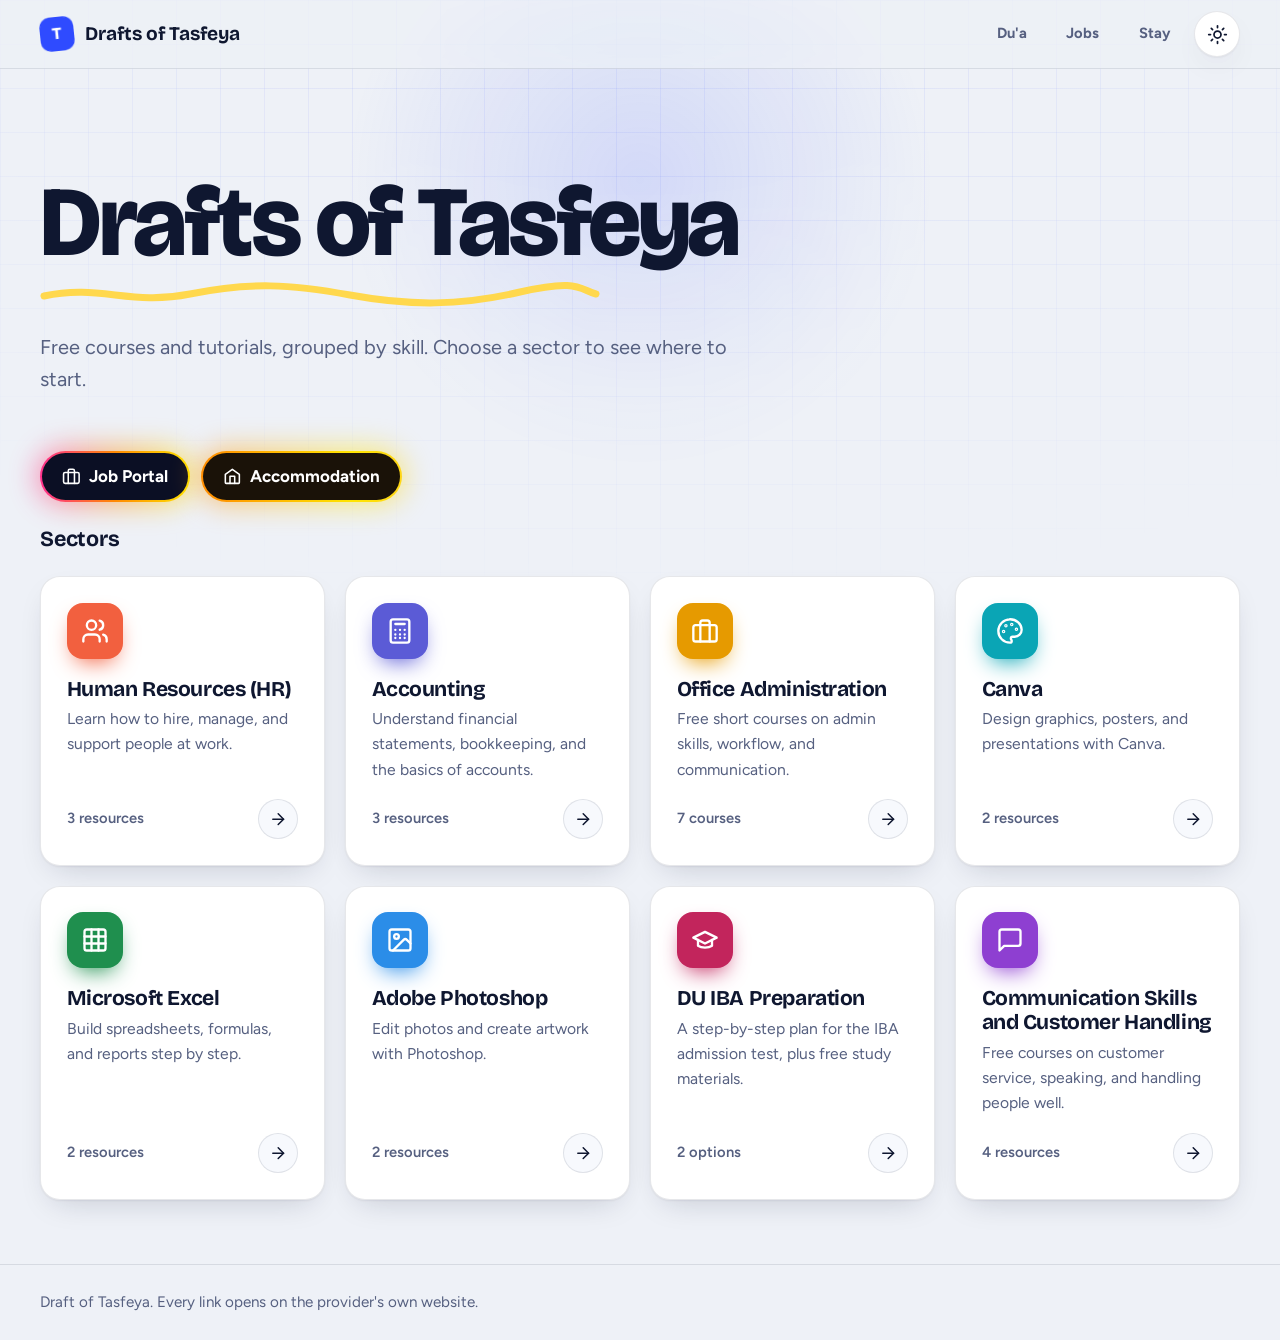
==== commit 6c98ee9a: "Update index.html" ====
--- a/tasfeya/index.html
+++ b/tasfeya/index.html
@@ -25,6 +25,8 @@
     <a class="brand" href="index.html" aria-label="Drafts of Tasfeya home"><span class="brand-mark">T</span><span>Drafts of Tasfeya</span></a>
     <div class="header-actions">
       <a class="nav-link" href="dua.html">Du'a</a>
+      <a class="nav-link" href="job.html">Jobs</a>
+      <a class="nav-link" href="accommodation.html">Stay</a>
       <button class="theme-toggle" type="button" aria-label="Switch color mode"><svg class="icon sun" viewBox="0 0 24 24" aria-hidden="true"><circle cx="12" cy="12" r="4"/><path d="M12 2v2M12 20v2M4.93 4.93l1.41 1.41M17.66 17.66l1.41 1.41M2 12h2M20 12h2M4.93 19.07l1.41-1.41M17.66 6.34l1.41-1.41"/></svg><svg class="icon moon" viewBox="0 0 24 24" aria-hidden="true"><path d="M12 3a6 6 0 0 0 9 9 9 9 0 1 1-9-9Z"/></svg></button>
     </div>
   </div>
@@ -36,7 +38,13 @@
     <p class="lead">Free courses and tutorials, grouped by skill. Choose a sector to see where to start.</p>
   </section>
   <section class="wrap" aria-labelledby="sectors-h">
-    <div class="section-head"><h2 class="section-title" id="sectors-h">Sectors</h2><a class="jobs-btn" href="job.html"><span class="jobs-btn-inner"><svg class="icon" viewBox="0 0 24 24" aria-hidden="true"><rect x="2" y="7" width="20" height="14" rx="2"/><path d="M16 21V5a2 2 0 0 0-2-2h-4a2 2 0 0 0-2 2v16"/></svg><span>Job Portal</span></span></a></div>
+    <div class="section-head">
+      <div class="section-actions">
+        <a class="jobs-btn" href="job.html"><span class="jobs-btn-inner"><svg class="icon" viewBox="0 0 24 24" aria-hidden="true"><rect x="2" y="7" width="20" height="14" rx="2"/><path d="M16 21V5a2 2 0 0 0-2-2h-4a2 2 0 0 0-2 2v16"/></svg><span>Job Portal</span></span></a>
+        <a class="accom-btn" href="accommodation.html"><span class="accom-btn-inner"><svg class="icon" viewBox="0 0 24 24" aria-hidden="true"><path d="M3 9.5 12 3l9 6.5V20a1 1 0 0 1-1 1H4a1 1 0 0 1-1-1V9.5Z"/><path d="M9 21V12h6v9"/></svg><span>Accommodation</span></span></a>
+      </div>
+    </div>
+    <h2 class="section-title" id="sectors-h">Sectors</h2>
     <div class="sectors">
       <a class="sector" href="hr.html" style="--c:#f2603f;--i:0">
         <span class="tile"><svg class="icon" viewBox="0 0 24 24" aria-hidden="true"><path d="M16 21v-2a4 4 0 0 0-4-4H6a4 4 0 0 0-4 4v2"/><circle cx="9" cy="7" r="4"/><path d="M22 21v-2a4 4 0 0 0-3-3.87"/><path d="M16 3.13a4 4 0 0 1 0 7.75"/></svg></span>
--- a/tasfeya/css/style.css
+++ b/tasfeya/css/style.css
@@ -510,3 +510,26 @@
   .routine-grid{grid-template-columns:1fr}
   .collection-list.numbered-strong li{padding-left:2.8rem}
 }
+
+/* ── Section actions (Job + Accommodation buttons) ── */
+.section-actions{display:flex;flex-wrap:wrap;align-items:center;gap:.65rem}
+
+/* Accommodation button (warm amber gradient) */
+.accom-btn{position:relative;isolation:isolate;display:inline-block;padding:2px;border-radius:999px;color:#fff;font-weight:700;
+  background:linear-gradient(90deg,#ff8a00,#ffe600,#ffb347,#e69a00,#ff8a00);background-size:300% 100%;
+  animation:rgbShift 4s linear infinite;transition:transform .25s cubic-bezier(.3,1.6,.5,1)}
+.accom-btn::before{content:"";position:absolute;inset:-3px;z-index:-1;border-radius:inherit;background:inherit;background-size:inherit;
+  filter:blur(14px);opacity:.5;animation:inherit;transition:opacity .3s}
+.accom-btn:hover{transform:translateY(-2px) scale(1.05)}
+.accom-btn:hover::before{opacity:.9}
+.accom-btn:active{transform:scale(.97)}
+.accom-btn-inner{display:flex;align-items:center;gap:.55rem;padding:.6rem 1.25rem;border-radius:999px;background:#1a1208;position:relative;overflow:hidden}
+.accom-btn-inner::after{content:"";position:absolute;top:0;bottom:0;width:40%;left:-60%;transform:skewX(-20deg);
+  background:linear-gradient(90deg,transparent,rgba(255,255,255,.3),transparent);animation:sheen 3.2s ease-in-out infinite}
+.accom-btn .icon{width:1.1em;height:1.1em}
+@media (prefers-reduced-motion:reduce){.accom-btn,.accom-btn-inner::after{animation:none}}
+@media (max-width:640px){
+  .section-actions{width:100%}
+  .jobs-btn,.accom-btn{flex:1 1 auto}
+  .jobs-btn-inner,.accom-btn-inner{justify-content:center}
+}
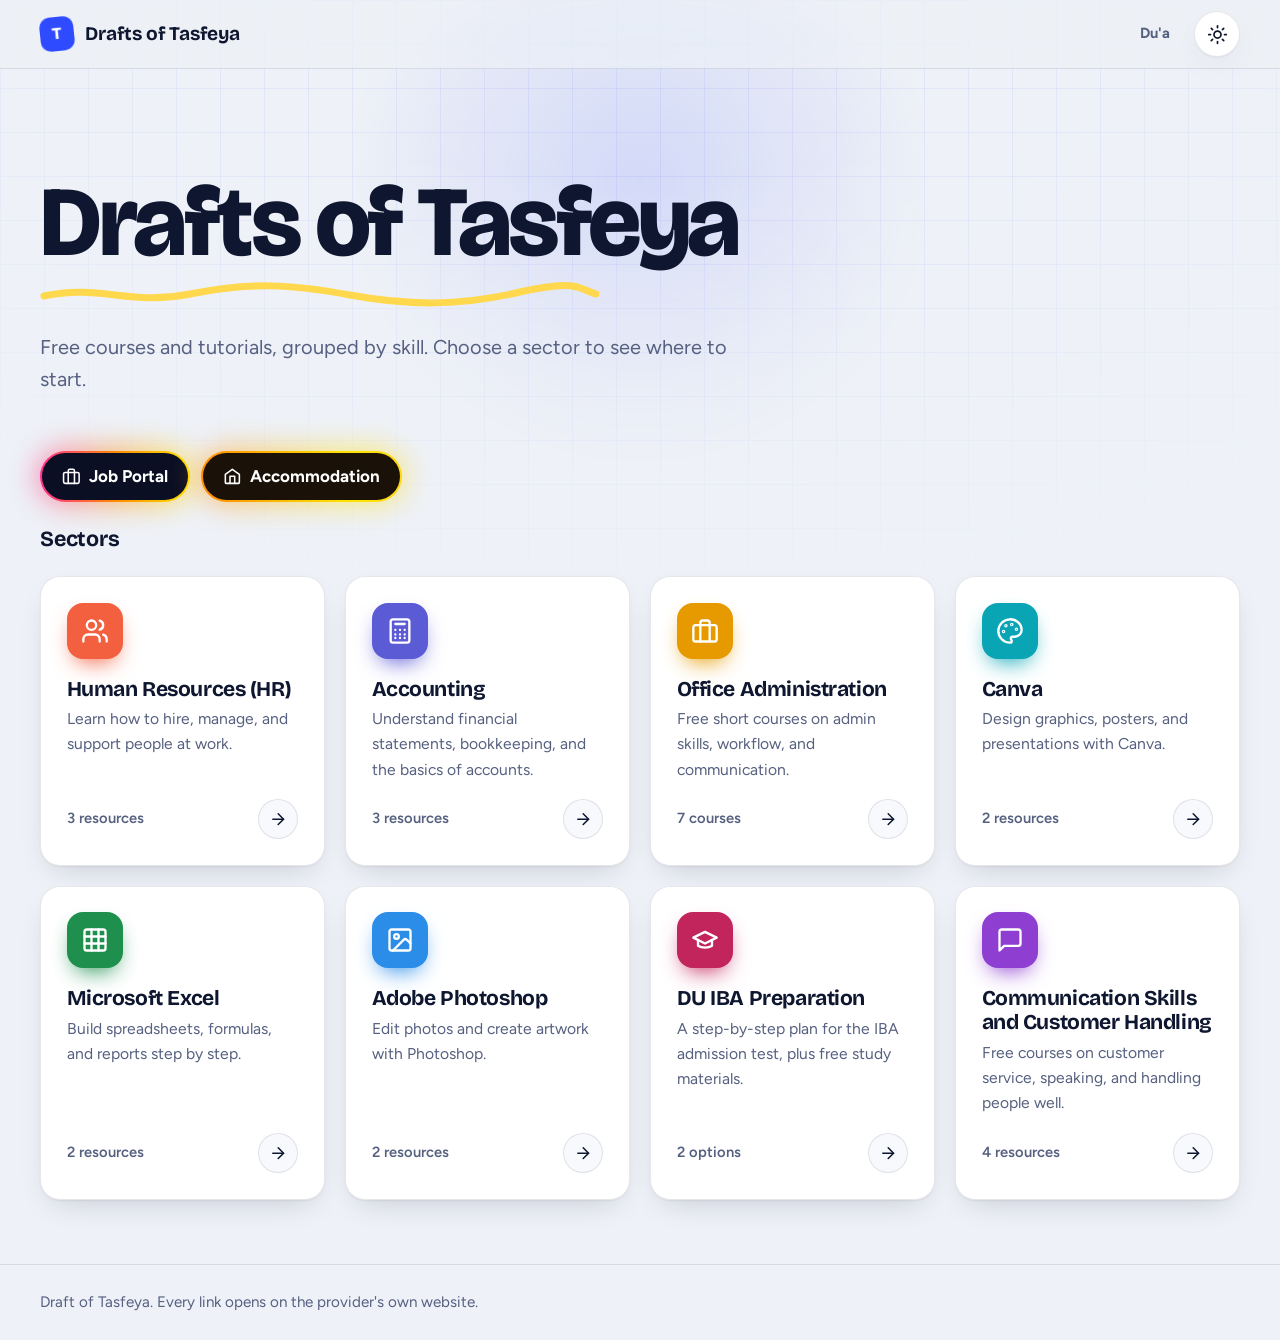
==== commit a89f4d72: "Remove Jobs and Stay links from header Removed links to Jobs and Stay pages from header." ====
--- a/tasfeya/index.html
+++ b/tasfeya/index.html
@@ -25,8 +25,6 @@
     <a class="brand" href="index.html" aria-label="Drafts of Tasfeya home"><span class="brand-mark">T</span><span>Drafts of Tasfeya</span></a>
     <div class="header-actions">
       <a class="nav-link" href="dua.html">Du'a</a>
-      <a class="nav-link" href="job.html">Jobs</a>
-      <a class="nav-link" href="accommodation.html">Stay</a>
       <button class="theme-toggle" type="button" aria-label="Switch color mode"><svg class="icon sun" viewBox="0 0 24 24" aria-hidden="true"><circle cx="12" cy="12" r="4"/><path d="M12 2v2M12 20v2M4.93 4.93l1.41 1.41M17.66 17.66l1.41 1.41M2 12h2M20 12h2M4.93 19.07l1.41-1.41M17.66 6.34l1.41-1.41"/></svg><svg class="icon moon" viewBox="0 0 24 24" aria-hidden="true"><path d="M12 3a6 6 0 0 0 9 9 9 9 0 1 1-9-9Z"/></svg></button>
     </div>
   </div>
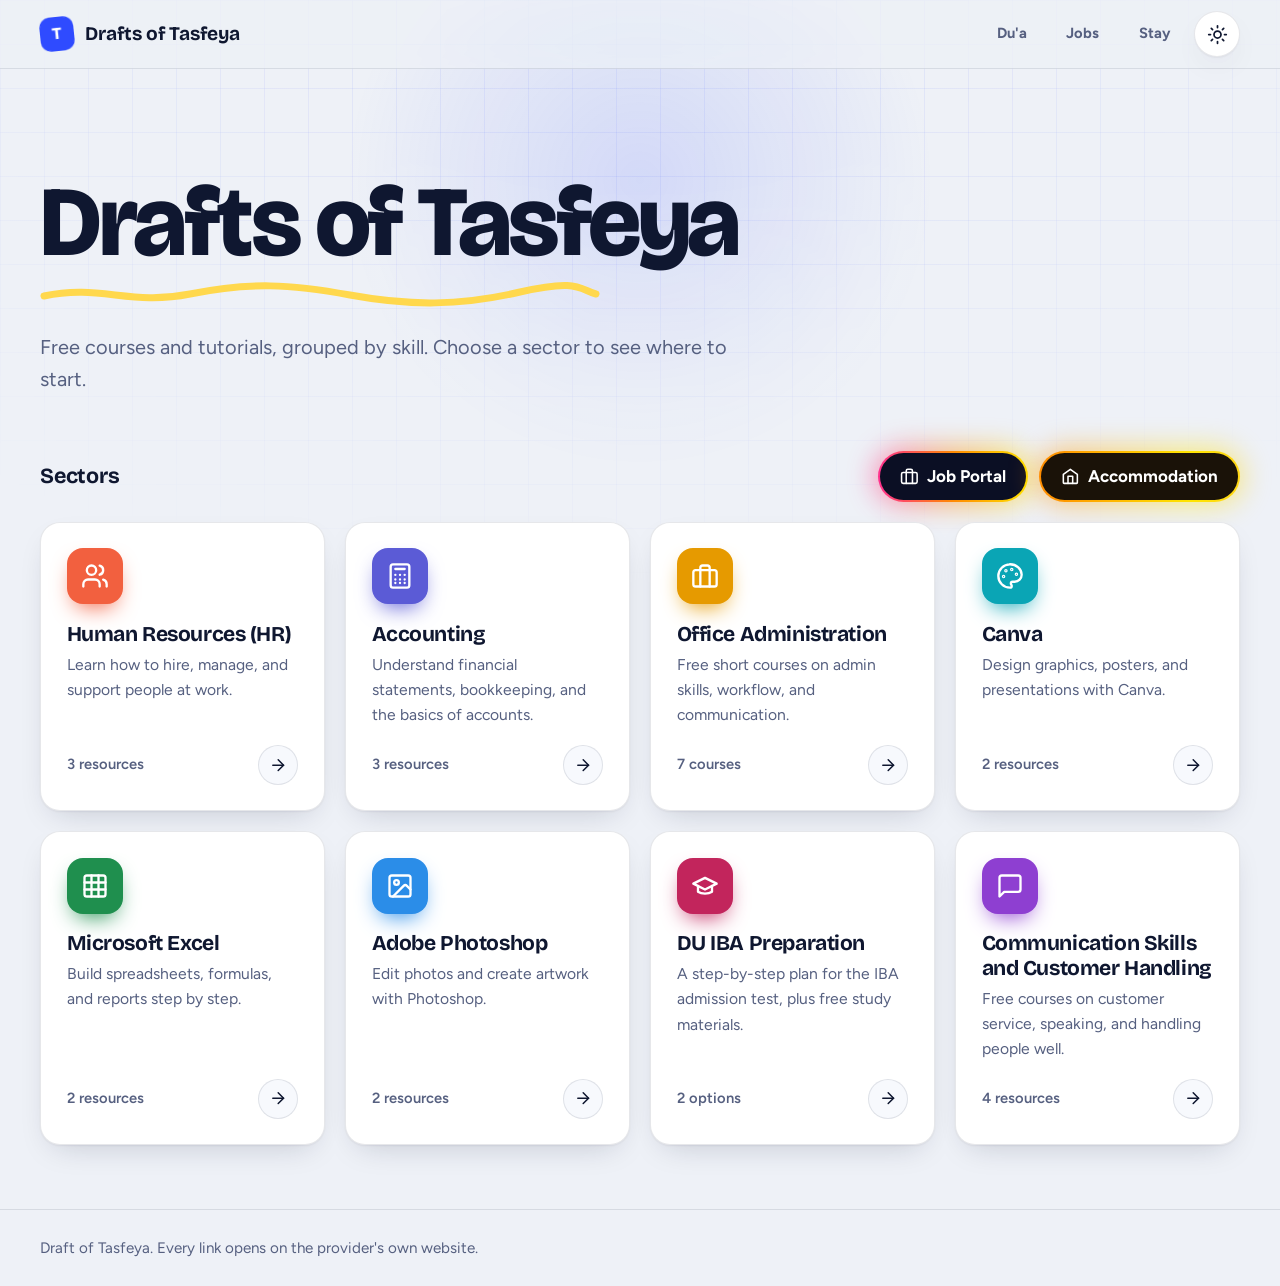
==== commit d74c23c1: "Add navigation links for Jobs and Stay sections" ====
--- a/tasfeya/index.html
+++ b/tasfeya/index.html
@@ -25,6 +25,8 @@
     <a class="brand" href="index.html" aria-label="Drafts of Tasfeya home"><span class="brand-mark">T</span><span>Drafts of Tasfeya</span></a>
     <div class="header-actions">
       <a class="nav-link" href="dua.html">Du'a</a>
+      <a class="nav-link" href="job.html">Jobs</a>
+      <a class="nav-link" href="accommodation.html">Stay</a>
       <button class="theme-toggle" type="button" aria-label="Switch color mode"><svg class="icon sun" viewBox="0 0 24 24" aria-hidden="true"><circle cx="12" cy="12" r="4"/><path d="M12 2v2M12 20v2M4.93 4.93l1.41 1.41M17.66 17.66l1.41 1.41M2 12h2M20 12h2M4.93 19.07l1.41-1.41M17.66 6.34l1.41-1.41"/></svg><svg class="icon moon" viewBox="0 0 24 24" aria-hidden="true"><path d="M12 3a6 6 0 0 0 9 9 9 9 0 1 1-9-9Z"/></svg></button>
     </div>
   </div>
@@ -37,12 +39,12 @@
   </section>
   <section class="wrap" aria-labelledby="sectors-h">
     <div class="section-head">
+      <h2 class="section-title" id="sectors-h">Sectors</h2>
       <div class="section-actions">
         <a class="jobs-btn" href="job.html"><span class="jobs-btn-inner"><svg class="icon" viewBox="0 0 24 24" aria-hidden="true"><rect x="2" y="7" width="20" height="14" rx="2"/><path d="M16 21V5a2 2 0 0 0-2-2h-4a2 2 0 0 0-2 2v16"/></svg><span>Job Portal</span></span></a>
         <a class="accom-btn" href="accommodation.html"><span class="accom-btn-inner"><svg class="icon" viewBox="0 0 24 24" aria-hidden="true"><path d="M3 9.5 12 3l9 6.5V20a1 1 0 0 1-1 1H4a1 1 0 0 1-1-1V9.5Z"/><path d="M9 21V12h6v9"/></svg><span>Accommodation</span></span></a>
       </div>
     </div>
-    <h2 class="section-title" id="sectors-h">Sectors</h2>
     <div class="sectors">
       <a class="sector" href="hr.html" style="--c:#f2603f;--i:0">
         <span class="tile"><svg class="icon" viewBox="0 0 24 24" aria-hidden="true"><path d="M16 21v-2a4 4 0 0 0-4-4H6a4 4 0 0 0-4 4v2"/><circle cx="9" cy="7" r="4"/><path d="M22 21v-2a4 4 0 0 0-3-3.87"/><path d="M16 3.13a4 4 0 0 1 0 7.75"/></svg></span>
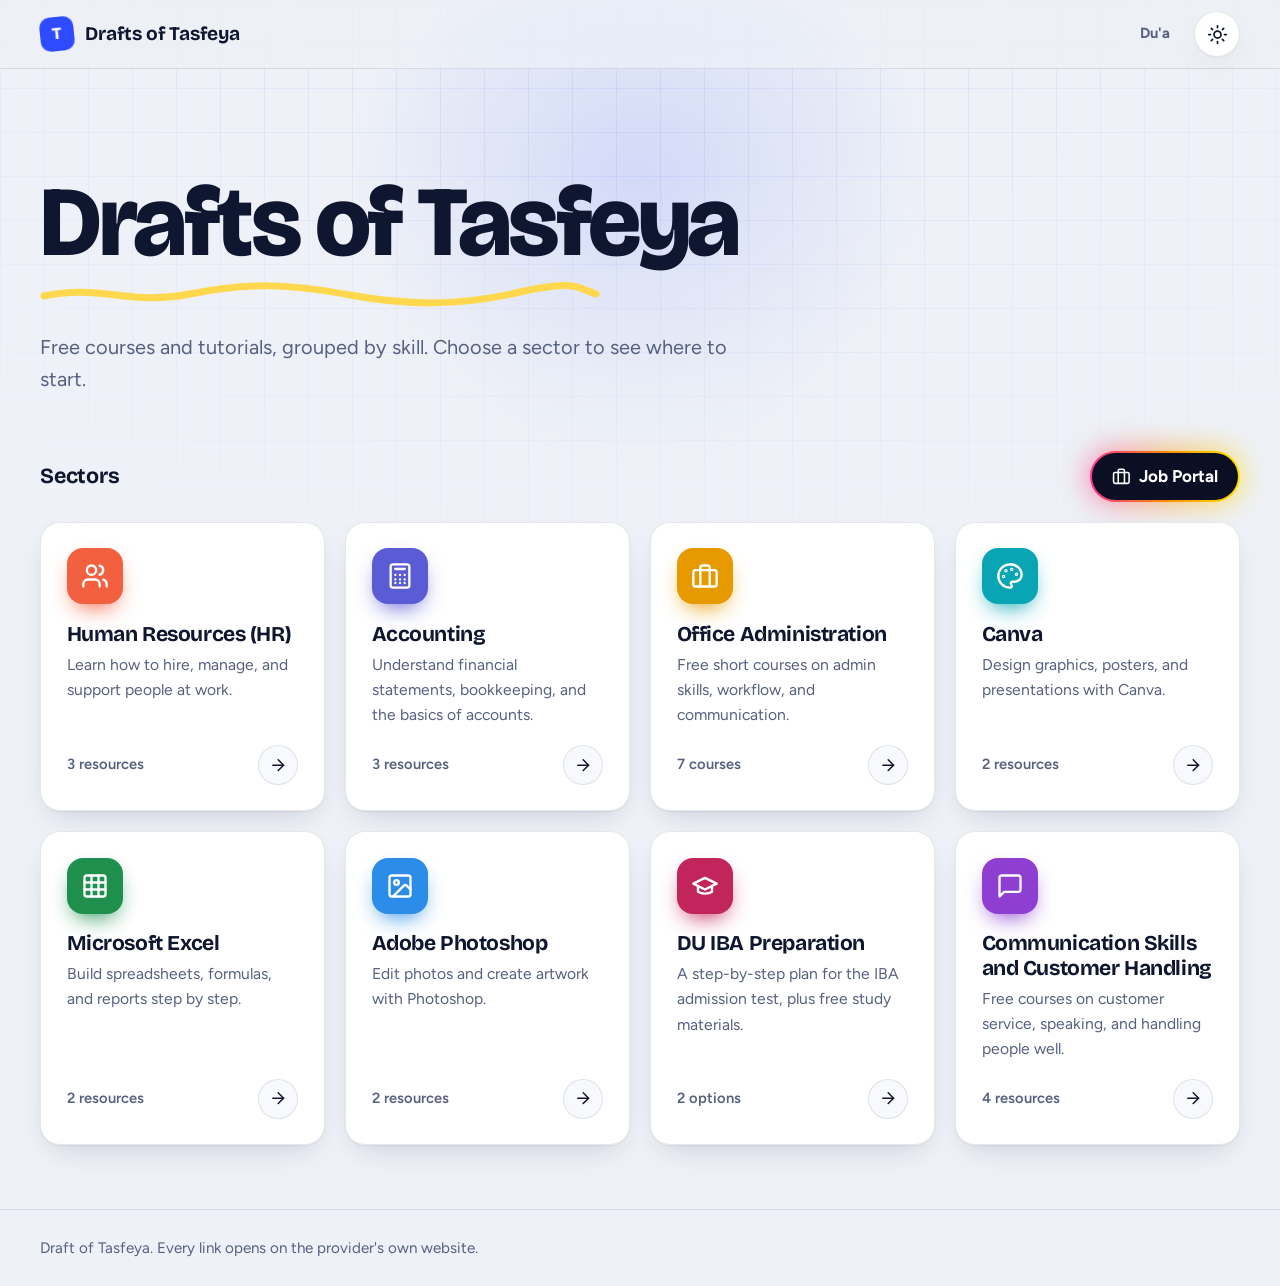
==== commit 0528e4a6: "Remove Jobs and Accommodation links from header" ====
--- a/tasfeya/index.html
+++ b/tasfeya/index.html
@@ -25,8 +25,6 @@
     <a class="brand" href="index.html" aria-label="Drafts of Tasfeya home"><span class="brand-mark">T</span><span>Drafts of Tasfeya</span></a>
     <div class="header-actions">
       <a class="nav-link" href="dua.html">Du'a</a>
-      <a class="nav-link" href="job.html">Jobs</a>
-      <a class="nav-link" href="accommodation.html">Stay</a>
       <button class="theme-toggle" type="button" aria-label="Switch color mode"><svg class="icon sun" viewBox="0 0 24 24" aria-hidden="true"><circle cx="12" cy="12" r="4"/><path d="M12 2v2M12 20v2M4.93 4.93l1.41 1.41M17.66 17.66l1.41 1.41M2 12h2M20 12h2M4.93 19.07l1.41-1.41M17.66 6.34l1.41-1.41"/></svg><svg class="icon moon" viewBox="0 0 24 24" aria-hidden="true"><path d="M12 3a6 6 0 0 0 9 9 9 9 0 1 1-9-9Z"/></svg></button>
     </div>
   </div>
@@ -42,7 +40,6 @@
       <h2 class="section-title" id="sectors-h">Sectors</h2>
       <div class="section-actions">
         <a class="jobs-btn" href="job.html"><span class="jobs-btn-inner"><svg class="icon" viewBox="0 0 24 24" aria-hidden="true"><rect x="2" y="7" width="20" height="14" rx="2"/><path d="M16 21V5a2 2 0 0 0-2-2h-4a2 2 0 0 0-2 2v16"/></svg><span>Job Portal</span></span></a>
-        <a class="accom-btn" href="accommodation.html"><span class="accom-btn-inner"><svg class="icon" viewBox="0 0 24 24" aria-hidden="true"><path d="M3 9.5 12 3l9 6.5V20a1 1 0 0 1-1 1H4a1 1 0 0 1-1-1V9.5Z"/><path d="M9 21V12h6v9"/></svg><span>Accommodation</span></span></a>
       </div>
     </div>
     <div class="sectors">
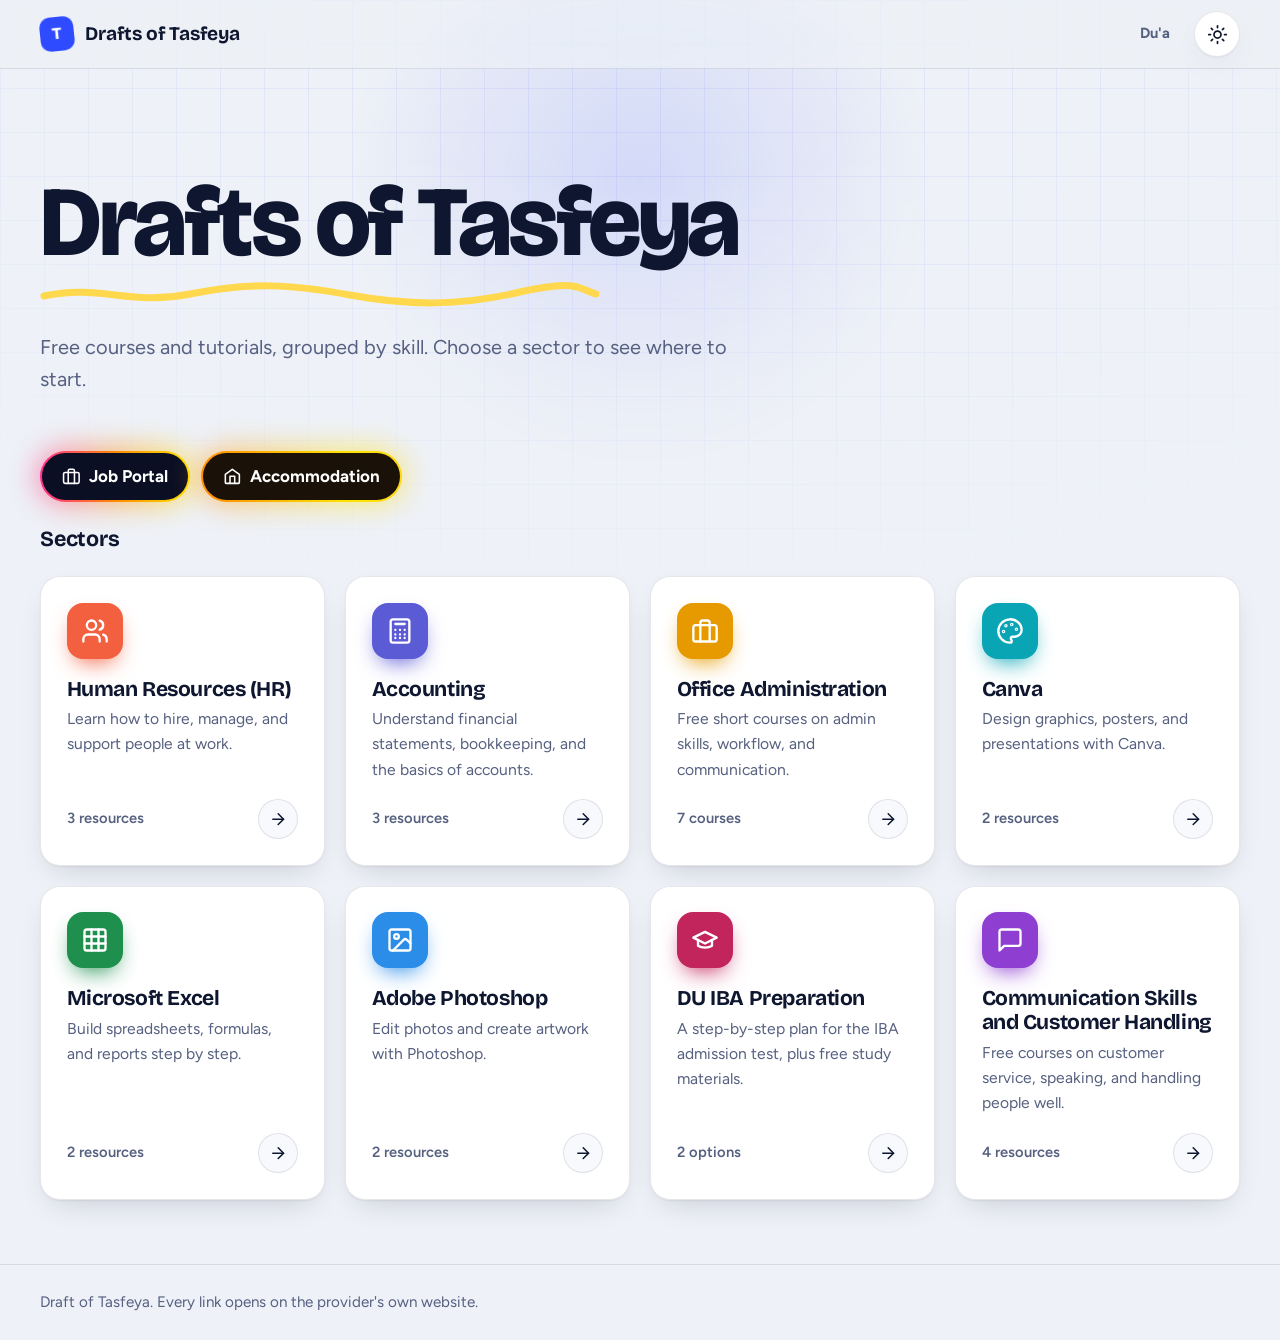
==== commit 768e4527: "Update stylesheet link and add section title" ====
--- a/tasfeya/index.html
+++ b/tasfeya/index.html
@@ -16,7 +16,7 @@
 if(!t)t=window.matchMedia('(prefers-color-scheme: dark)').matches?'dark':'light';
 document.documentElement.setAttribute('data-theme',t);})();
 </script>
-<link rel="stylesheet" href="css/style.css">
+<link rel="stylesheet" href="css/style.css?v=3">
 </head>
 <body>
 <div class="bg" aria-hidden="true"></div>
@@ -37,11 +37,12 @@
   </section>
   <section class="wrap" aria-labelledby="sectors-h">
     <div class="section-head">
-      <h2 class="section-title" id="sectors-h">Sectors</h2>
       <div class="section-actions">
         <a class="jobs-btn" href="job.html"><span class="jobs-btn-inner"><svg class="icon" viewBox="0 0 24 24" aria-hidden="true"><rect x="2" y="7" width="20" height="14" rx="2"/><path d="M16 21V5a2 2 0 0 0-2-2h-4a2 2 0 0 0-2 2v16"/></svg><span>Job Portal</span></span></a>
+        <a class="accom-btn" href="accommodation.html"><span class="accom-btn-inner"><svg class="icon" viewBox="0 0 24 24" aria-hidden="true"><path d="M3 9.5 12 3l9 6.5V20a1 1 0 0 1-1 1H4a1 1 0 0 1-1-1V9.5Z"/><path d="M9 21V12h6v9"/></svg><span>Accommodation</span></span></a>
       </div>
     </div>
+    <h2 class="section-title" id="sectors-h">Sectors</h2>
     <div class="sectors">
       <a class="sector" href="hr.html" style="--c:#f2603f;--i:0">
         <span class="tile"><svg class="icon" viewBox="0 0 24 24" aria-hidden="true"><path d="M16 21v-2a4 4 0 0 0-4-4H6a4 4 0 0 0-4 4v2"/><circle cx="9" cy="7" r="4"/><path d="M22 21v-2a4 4 0 0 0-3-3.87"/><path d="M16 3.13a4 4 0 0 1 0 7.75"/></svg></span>
